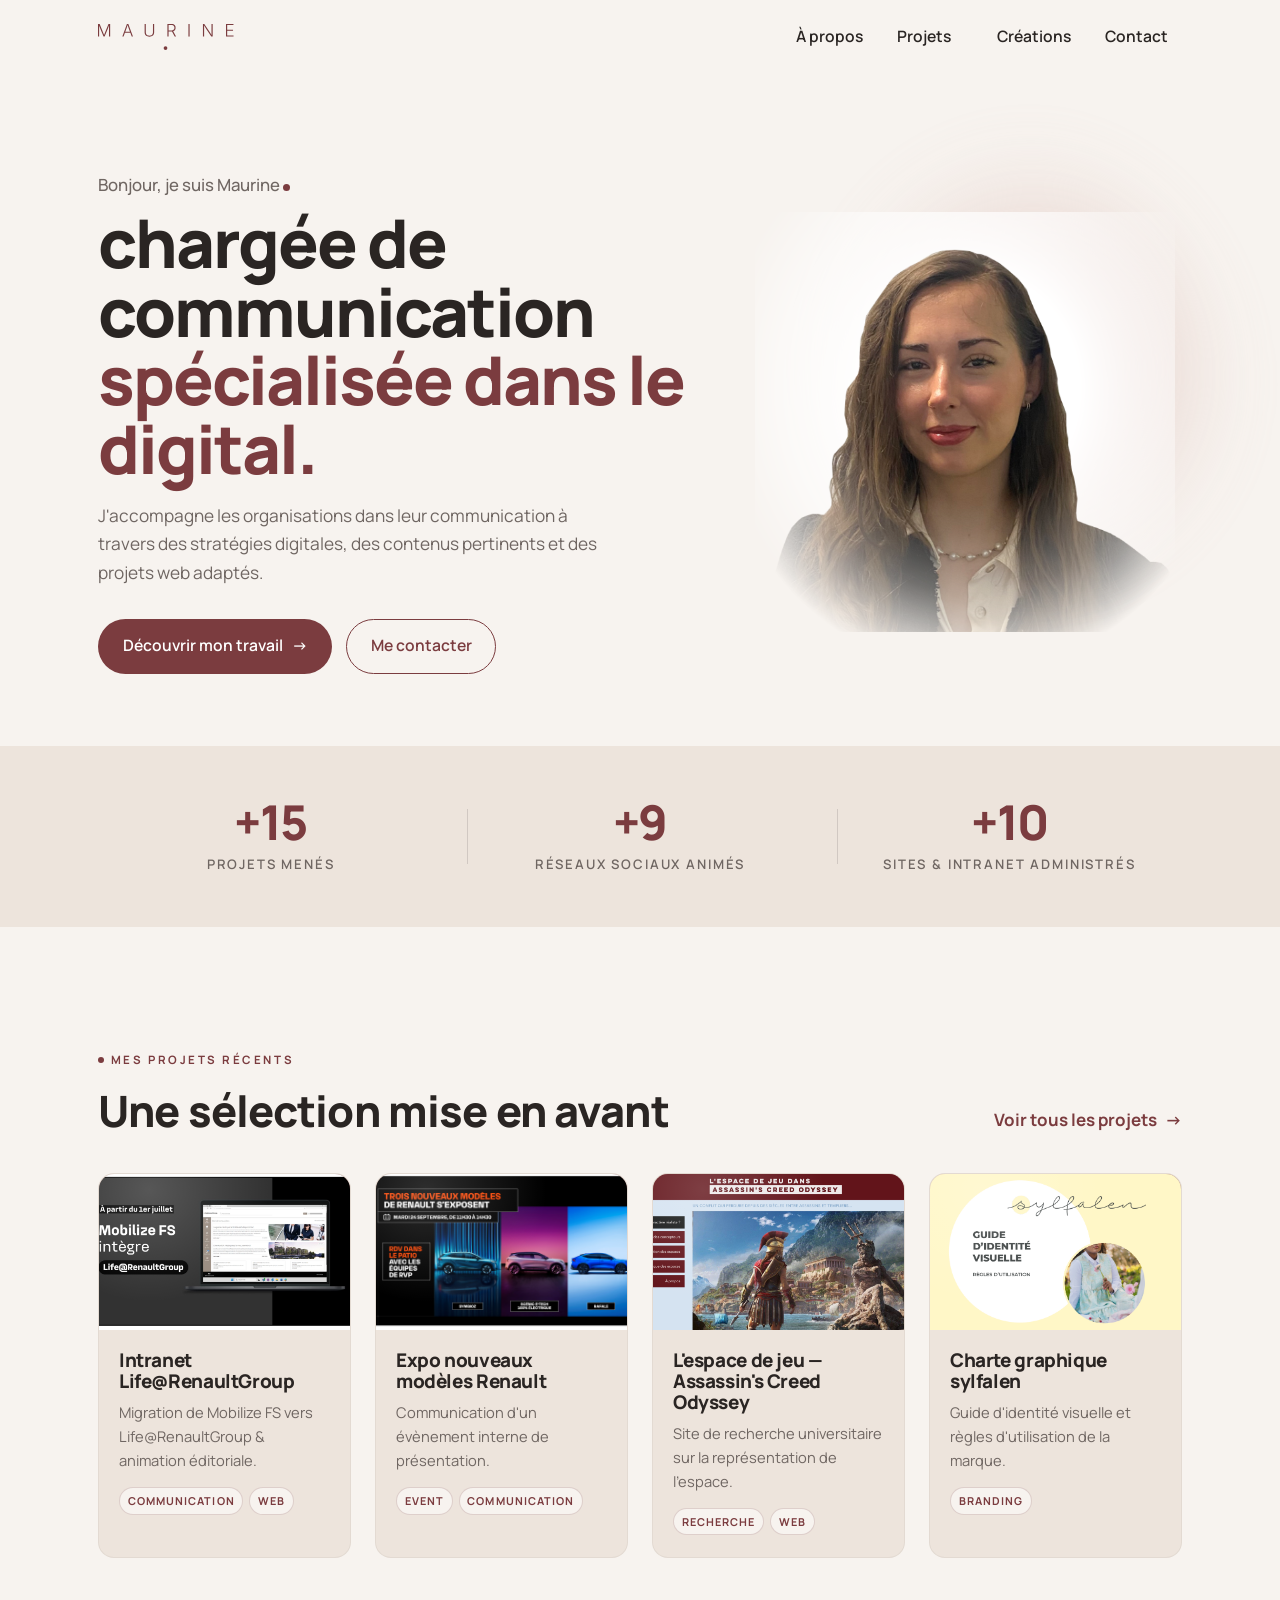
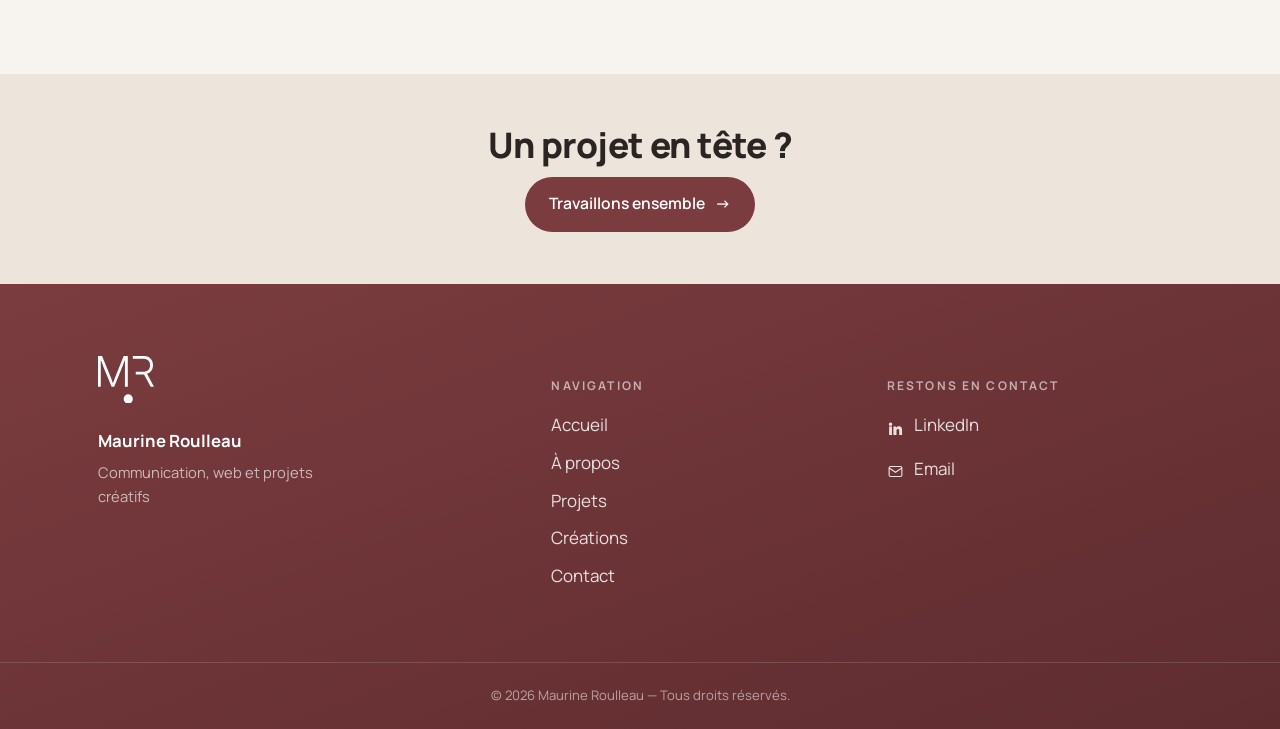
==== index.html @ 630b0092 "Add files via upload" ====
<!DOCTYPE html>
<html lang="fr">
<head>
<meta charset="UTF-8">
<meta name="viewport" content="width=device-width, initial-scale=1.0">
<title>Maurine Roulleau — Communication digitale</title>
<meta name="description" content="Portfolio de Maurine Roulleau, chargée de communication spécialisée dans le digital.">
<link rel="preconnect" href="https://fonts.googleapis.com">
<link rel="preconnect" href="https://fonts.gstatic.com" crossorigin>
<link href="https://fonts.googleapis.com/css2?family=Manrope:wght@300;400;500;600;700;800&family=Cormorant+Garamond:ital,wght@0,500;1,400;1,500&display=swap" rel="stylesheet">
<link rel="stylesheet" href="assets/css/style.css">
</head>
<body data-page="accueil">

<!-- ===== HEADER ===== -->
<header class="site">
  <nav class="nav" aria-label="Navigation principale">
    <a href="index.html" class="brand" aria-label="Maurine — accueil">
      <svg viewBox="0 0 778.06 149.21" role="img" aria-label="MAURINE"><g fill="currentColor">
        <circle cx="387.48" cy="138.43" r="10.77"/><path d="M63.1,21.96c0-4.61.43-8.37.01-12.86l-6.09,16.22-19.09,46.55c-2.04.32-3.88.22-6.01.07L13.21,26.83c-2.31-5.57-3.68-11.05-6.67-16.63l-.02,61.71c-2.16.23-4.16.18-6.52.04V.16C3.19-.07,6.3-.03,9.58.14l20.83,51.1,4.61,12.42,5.9-15.91L60.2.08l9.63.04v71.8c-2.27.22-4.28.15-6.71.05l-.02-50.01Z"/><path d="M658.2,71.86c-2.7.36-5.13.14-7.91.12l-27.12-40.26-14.26-22.41c-.4,5.56.21,10.24.21,15.5v47.1c-2.24.23-4.23.12-6.81.07l-.02-71.84c2.67-.22,5.07-.15,7.83-.03l30.77,45.88c3.82,5.7,7.13,11,10.74,17.07l-.28-18.45.04-44.45c2.28-.22,4.43-.2,6.8,0v71.71Z"/><path d="M185.76,50.72l-31.23-.07-7.76,21.35c-2.47.03-4.64.18-7.1-.1L166.04.07l8.04.09,26.5,71.77-7.09.08-7.73-21.29ZM183.48,44.52l-7.95-21.99-5.53-16.52-5.93,17.92-7.36,20.64,26.78-.05Z"/><path d="M315.56.21c2.22-.36,4.26-.15,6.74-.11l-.03,48.08c0,10.29-6.14,19.08-15.68,22.83-7.45,2.93-15.84,2.92-23.29,0-9.57-3.74-15.71-12.51-15.72-22.84l-.02-48.09c2.51-.06,4.53-.14,6.78.05l.11,48c.02,8.51,5.72,15.5,13.75,17.72,4.5,1.24,8.99,1.25,13.49,0,8.03-2.21,13.73-9.22,13.75-17.73l.11-47.93Z"/><path d="M775.02,38.71l-33.5.07-.05,27.07,36.46.13c.16,2.07.18,3.9,0,6.05h-43.21s-.04-71.99-.04-71.99h42.79c.13,2.19.14,4.03-.03,6.06l-35.99.11.05,26.34,33.48.04c.18,1.97.15,3.75.02,6.11Z"/><rect x="519.04" y=".04" width="6.76" height="72"/><path d="M447.89,71.92c-2.95.22-5.18.15-7.77.02l-15.52-28.83-19.41-.05-.12,28.89c-2.25.17-4.26.13-6.73.03l-.02-71.91,26.69.13c6.37.03,12.13,2.79,16.07,7.57,3.73,4.79,4.8,10.61,4.29,16.61-.7,8.21-5.84,14.81-13.77,17.35l16.3,30.2ZM436.59,30.25c3.05-5.77,2.85-12.46-.39-17.88-2.83-3.91-7.2-6.09-12.09-6.12l-19-.1v30.71s19.02-.07,19.02-.07c5.04-.02,9.59-2.26,12.46-6.55Z"/>
      </g></svg>
    </a>
    <ul class="nav-links" id="navLinks">
      <li><a class="nav-link" href="apropos.html">À propos</a></li>
      <li class="has-mega">
        <a class="nav-link" href="projets.html" aria-haspopup="true">Projets <span class="caret"></span></a>
        <div class="mega" role="menu" aria-label="Catégories de projets">
          <div class="mega-grid">
            <a class="mega-item" href="projets.html#tag=web" role="menuitem"><span class="ic"><svg viewBox="0 0 24 24"><rect x="3" y="4" width="18" height="16" rx="2"/><path d="M3 9h18M7 6.5h.01"/></svg></span><h4>Web</h4><p>Sites internet, refontes, maquettes, audits…</p></a>
            <a class="mega-item" href="projets.html#tag=comm" role="menuitem"><span class="ic"><svg viewBox="0 0 24 24"><path d="M4 5h16v11H8l-4 4V5z"/></svg></span><h4>Communication</h4><p>Campagnes, stratégie, projets institutionnels…</p></a>
            <a class="mega-item" href="projets.html#tag=social" role="menuitem"><span class="ic"><svg viewBox="0 0 24 24"><circle cx="9" cy="8" r="3"/><path d="M3 20c0-3.3 2.7-6 6-6s6 2.7 6 6"/><circle cx="17.5" cy="8.5" r="2.2"/><path d="M17.5 13.3c2.3 0 4.2 1.9 4.2 4.2"/></svg></span><h4>Social media</h4><p>Gestion des réseaux, contenus, animation…</p></a>
            <a class="mega-item" href="projets.html#tag=branding" role="menuitem"><span class="ic"><svg viewBox="0 0 24 24"><path d="M4 20c1.5-3 3-4 5-4 2.5 0 3-2 3-4l7-7-2-2-7 7c-2 0-4 .5-4 3 0 2-1 3.5-4 5z"/></svg></span><h4>Branding</h4><p>Identité visuelle, logos, chartes…</p></a>
            <a class="mega-item" href="projets.html#tag=video" role="menuitem"><span class="ic"><svg viewBox="0 0 24 24"><rect x="3" y="5" width="18" height="14" rx="2"/><path d="M10 9l5 3-5 3z" fill="currentColor" stroke="none"/></svg></span><h4>Vidéo</h4><p>Montage, captation, tutoriels…</p></a>
            <a class="mega-item" href="projets.html#tag=recherche" role="menuitem"><span class="ic"><svg viewBox="0 0 24 24"><path d="M4 5c2-1 4-1 6 0v14c-2-1-4-1-6 0zM20 5c-2-1-4-1-6 0v14c2-1 4-1 6 0z"/></svg></span><h4>Recherche</h4><p>Projets universitaires, expérimentations…</p></a>
            <a class="mega-item" href="projets.html#tag=event" role="menuitem"><span class="ic"><svg viewBox="0 0 24 24"><rect x="3" y="5" width="18" height="16" rx="2"/><path d="M3 9h18M8 3v4M16 3v4"/></svg></span><h4>Event</h4><p>Événements, logistique, coordination…</p></a>
            <div class="mega-all"><a href="projets.html">Voir tous les projets <span class="arrow">→</span></a></div>
          </div>
        </div>
      </li>
      <li><a class="nav-link" href="creations.html">Créations</a></li>
      <li><a class="nav-link" href="contact.html">Contact</a></li>
    </ul>
    <button class="burger" id="burger" aria-label="Ouvrir le menu" aria-expanded="false"><svg viewBox="0 0 24 24" fill="none" stroke="currentColor" stroke-width="1.8"><path d="M4 7h16M4 12h16M4 17h16"/></svg></button>
  </nav>
</header>

<main>
<!-- ===== HERO ===== -->
<section class="hero wrap">
  <div class="hero-grid">
    <div class="hero-text reveal">
      <p class="hello">Bonjour, je suis Maurine <span class="dot"></span></p>
      <h1>chargée de communication <span class="accent">spécialisée dans le digital.</span></h1>
      <p class="lead">J'accompagne les organisations dans leur communication à travers des stratégies digitales, des contenus pertinents et des projets web adaptés.</p>
      <div class="hero-cta">
        <a href="projets.html" class="btn">Découvrir mon travail <span class="arrow">→</span></a>
        <a href="contact.html" class="btn btn--ghost">Me contacter</a>
      </div>
    </div>
    <div class="portrait reveal">
      <div class="glow"></div>
      <div class="frame"><img src="assets/img/portrait.png" alt="Portrait de Maurine Roulleau"></div>
    </div>
  </div>
</section>

<!-- ===== STATS ===== -->
<section class="stats">
  <div class="wrap">
    <div class="stats-grid reveal">
      <div class="stat"><div class="n">+15</div><div class="l">projets menés</div></div>
      <div class="stat"><div class="n">+9</div><div class="l">réseaux sociaux animés</div></div>
      <div class="stat"><div class="n">+10</div><div class="l">sites &amp; intranet administrés</div></div>
    </div>
  </div>
</section>

<!-- ===== PROJETS RÉCENTS ===== -->
<section class="section">
  <div class="wrap">
    <div class="reveal">
      <p class="eyebrow">Mes projets récents</p>
      <div class="sec-head">
        <h2>Une sélection mise en avant</h2>
        <a class="side" href="projets.html">Voir tous les projets <span class="arrow">→</span></a>
      </div>
    </div>
    <div class="proj-grid cols-4" id="featuredGrid"><!-- rempli depuis content/projets.json (projets "featured") --></div>
  </div>
</section>

<!-- ===== CTA ===== -->
<section class="stats">
  <div class="wrap">
    <div class="stats-grid reveal" style="grid-template-columns:1fr;gap:16px">
      <div class="stat" style="text-align:center">
        <h2 style="font-size:clamp(1.5rem,3.5vw,2.2rem);margin-bottom:.8rem">Un projet en tête&nbsp;?</h2>
        <a href="contact.html" class="btn">Travaillons ensemble <span class="arrow">→</span></a>
      </div>
    </div>
  </div>
</section>
</main>

<!-- ===== FOOTER ===== -->
<footer class="site foot">
  <div class="wrap">
    <div class="foot-grid">
      <div>
        <div class="mr"><svg viewBox="0 0 131.22 111.42" role="img" aria-label="MR"><g fill="currentColor"><path d="M63.1,21.95c0-4.61.43-8.37.01-12.86l-6.09,16.22-19.09,46.55c-2.04.32-3.88.22-6.01.07L13.21,26.83c-2.31-5.57-3.68-11.05-6.67-16.63l-.02,61.71c-2.16.23-4.16.18-6.52.04V.16c3.18-.23,6.29-.19,9.57-.02l20.83,51.1,4.61,12.42,5.9-15.91L60.2.08l9.63.04v71.8c-2.27.22-4.28.15-6.71.05l-.02-50.01Z"/><path d="M114.92,41.72c7.93-2.54,13.07-9.14,13.77-17.35.51-6-.56-11.82-4.29-16.61C120.47,2.97,114.7.22,108.33.19l-26.69-.13v6.1h6.8l19,.1c4.88.03,9.26,2.21,12.09,6.12,3.24,5.42,3.43,12.1.39,17.88-2.87,4.29-7.42,6.53-12.46,6.55l-19.02.07.08,6.19,19.41.05,15.52,28.83c2.59.13,4.83.2,7.77-.02l-16.3-30.2Z"/><circle cx="70.87" cy="100.64" r="10.77"/></g></svg></div>
        <div class="name">Maurine Roulleau</div>
        <p class="role">Communication, web et projets créatifs</p>
      </div>
      <div><h5>Navigation</h5><ul><li><a href="index.html">Accueil</a></li><li><a href="apropos.html">À propos</a></li><li><a href="projets.html">Projets</a></li><li><a href="creations.html">Créations</a></li><li><a href="contact.html">Contact</a></li></ul></div>
      <div><h5>Restons en contact</h5><ul>
        <li><a href="https://www.linkedin.com/" target="_blank" rel="noopener"><span class="ic"><svg viewBox="0 0 24 24" fill="currentColor"><path d="M4.98 3.5A2.5 2.5 0 1 0 5 8.5a2.5 2.5 0 0 0-.02-5zM3 9h4v12H3zM9 9h3.8v1.7h.05c.53-1 1.8-2 3.7-2 4 0 4.7 2.6 4.7 6V21h-4v-5.3c0-1.3 0-2.9-1.8-2.9s-2.05 1.4-2.05 2.8V21H9z"/></svg></span>LinkedIn</a></li>
        <li><a href="mailto:maurine.roulleau@asso-croizat.org"><span class="ic"><svg viewBox="0 0 24 24" fill="none" stroke="currentColor" stroke-width="1.6"><rect x="3" y="5" width="18" height="14" rx="2"/><path d="M3 7l9 6 9-6"/></svg></span>Email</a></li>
      </ul></div>
    </div>
  </div>
  <div class="foot-bottom">© <span id="year"></span> Maurine Roulleau — Tous droits réservés.</div>
</footer>
<script src="assets/js/main.js"></script>
</body>
</html>
---- assets/css/style.css ----
/* ============================================================
   MAURINE ROULLEAU — Portfolio
   Feuille de style partagée (toutes les pages)
   ============================================================ */
:root{
  --bordeaux:#7B3C3F;
  --bordeaux-deep:#5E2C2F;
  --cream:#F7F3EF;
  --beige:#EDE4DC;
  --ink:#2A2523;
  --muted:#6F6662;
  --rose:#D9B8B1;

  --maxw:1180px;
  --pad:clamp(20px,5vw,48px);
  --radius:16px;
  --ease:cubic-bezier(.2,.7,.2,1);
  --header-h:74px;
}
*{box-sizing:border-box}
html{scroll-behavior:smooth}
body{
  margin:0;background:var(--cream);color:var(--ink);
  font-family:"Manrope",system-ui,-apple-system,Segoe UI,Roboto,sans-serif;
  font-size:17px;line-height:1.65;-webkit-font-smoothing:antialiased;
  text-rendering:optimizeLegibility;overflow-x:hidden;
}
a{color:inherit;text-decoration:none}
img{max-width:100%;display:block}
h1,h2,h3,h4{margin:0;line-height:1.1;font-weight:800;letter-spacing:-.02em}
p{margin:0 0 1em}
:focus-visible{outline:2.5px solid var(--bordeaux);outline-offset:3px;border-radius:4px}
.wrap{max-width:var(--maxw);margin:0 auto;padding-inline:var(--pad)}
.section{padding-block:clamp(64px,9vw,120px)}
.dot{display:inline-block;width:.42em;height:.42em;border-radius:50%;background:var(--bordeaux);vertical-align:baseline}

.eyebrow{display:inline-flex;align-items:center;gap:.6em;font-size:.72rem;font-weight:700;
  letter-spacing:.22em;text-transform:uppercase;color:var(--bordeaux);margin:0 0 1.1rem}
.eyebrow::before{content:"";width:6px;height:6px;border-radius:50%;background:var(--bordeaux)}

/* Boutons */
.btn{display:inline-flex;align-items:center;gap:.6em;font-weight:600;font-size:.98rem;
  padding:.85em 1.5em;border-radius:999px;cursor:pointer;border:1.5px solid transparent;
  transition:transform .25s var(--ease),background .25s var(--ease),box-shadow .25s var(--ease),color .25s var(--ease);
  background:var(--bordeaux);color:#fff}
.btn:hover{transform:translateY(-2px);box-shadow:0 12px 28px -12px rgba(94,44,47,.6)}
.btn--ghost{background:transparent;color:var(--bordeaux);border-color:var(--bordeaux)}
.btn--ghost:hover{background:var(--bordeaux);color:#fff}
.btn .arrow{transition:transform .25s var(--ease)}
.btn:hover .arrow{transform:translateX(3px)}

/* ===================== HEADER ===================== */
header.site{position:sticky;top:0;z-index:60;
  background:color-mix(in srgb,var(--cream) 82%,transparent);
  backdrop-filter:saturate(140%) blur(12px);-webkit-backdrop-filter:saturate(140%) blur(12px);
  border-bottom:1px solid transparent;transition:border-color .3s,background .3s}
header.site.scrolled{border-bottom-color:rgba(42,37,35,.10)}
.nav{max-width:var(--maxw);margin:0 auto;padding-inline:var(--pad);height:var(--header-h);
  display:flex;align-items:center;justify-content:space-between;gap:24px}
.brand{display:flex;align-items:center;color:var(--bordeaux)}
.brand svg{height:26px;width:auto}
.nav-links{display:flex;align-items:center;gap:6px;list-style:none;margin:0;padding:0}
.nav-link{display:inline-flex;align-items:center;gap:.4em;font-weight:600;font-size:.98rem;
  color:var(--ink);padding:.55em .9em;border-radius:999px;position:relative;transition:color .2s,background .2s}
.nav-link:hover,.nav-link:focus-visible,.nav-link.active{color:var(--bordeaux)}
.nav-link.active::after{content:"";position:absolute;left:50%;bottom:2px;transform:translateX(-50%);
  width:5px;height:5px;border-radius:50%;background:var(--bordeaux)}
.has-mega{position:static}
.has-mega > .nav-link .caret{width:5px;height:5px;border-radius:50%;background:var(--bordeaux);
  opacity:0;transform:translateY(4px);transition:opacity .25s,transform .25s}
.has-mega:hover > .nav-link .caret,.has-mega:focus-within > .nav-link .caret{opacity:1;transform:none}

/* Méga-menu */
.mega{position:absolute;left:0;right:0;top:calc(var(--header-h) - 1px);background:var(--cream);
  border-top:1px solid rgba(42,37,35,.08);box-shadow:0 30px 60px -30px rgba(42,37,35,.35);
  opacity:0;visibility:hidden;transform:translateY(-10px);
  transition:opacity .28s var(--ease),transform .28s var(--ease),visibility .28s;z-index:55}
.has-mega:hover .mega,.has-mega:focus-within .mega{opacity:1;visibility:visible;transform:none}
.mega-grid{max-width:var(--maxw);margin:0 auto;padding:clamp(28px,4vw,44px) var(--pad);
  display:grid;grid-template-columns:repeat(4,1fr);gap:28px 32px;align-items:start}
.mega-item{display:flex;flex-direction:column;gap:.5rem;padding:.4rem;border-radius:12px;transition:background .2s}
.mega-item:hover{background:var(--beige)}
.mega-item .ic{width:26px;height:26px;color:var(--bordeaux)}
.mega-item .ic svg{width:100%;height:100%;fill:none;stroke:currentColor;stroke-width:1.6}
.mega-item h4{font-size:.78rem;letter-spacing:.16em;text-transform:uppercase;color:var(--bordeaux);font-weight:700}
.mega-item p{font-size:.9rem;color:var(--muted);margin:0;line-height:1.45}
.mega-all{grid-column:4;display:flex;align-items:flex-end}
.mega-all a{display:inline-flex;align-items:center;gap:.5em;font-weight:700;color:var(--bordeaux)}
.mega-all a .arrow{transition:transform .25s var(--ease)}
.mega-all a:hover .arrow{transform:translateX(4px)}

.burger{display:none;background:none;border:0;cursor:pointer;padding:8px;color:var(--ink)}
.burger svg{width:26px;height:26px}

/* ===================== HERO (accueil) ===================== */
.hero{position:relative;padding-block:clamp(48px,8vw,96px) clamp(40px,6vw,72px)}
.hero-grid{display:grid;grid-template-columns:1.15fr .85fr;gap:clamp(32px,5vw,64px);align-items:center}
.hero .hello{font-size:1.05rem;color:var(--muted);margin-bottom:.6rem;font-weight:500}
.hero h1{font-size:clamp(2.4rem,6vw,4.2rem);font-weight:800;letter-spacing:-.03em;line-height:1.02;margin-bottom:1.2rem}
.hero h1 .accent{color:var(--bordeaux)}
.hero .lead{font-size:1.08rem;color:var(--muted);max-width:46ch;margin-bottom:2rem}
.hero-cta{display:flex;flex-wrap:wrap;gap:14px}

.portrait{position:relative;justify-self:center;width:min(100%,420px);aspect-ratio:1/1}
.portrait .glow{position:absolute;inset:-18% -12% -12% -8%;border-radius:50%;
  background:radial-gradient(60% 60% at 62% 42%,var(--rose),transparent 68%);
  filter:blur(34px);opacity:.85;z-index:0;animation:breathe 7s ease-in-out infinite}
.portrait .frame{position:relative;z-index:1;width:100%;height:100%;overflow:hidden;
  display:flex;align-items:flex-end;justify-content:center;
  -webkit-mask-image:radial-gradient(66% 72% at 52% 42%,#000 38%,rgba(0,0,0,.55) 68%,transparent 94%);
          mask-image:radial-gradient(66% 72% at 52% 42%,#000 38%,rgba(0,0,0,.55) 68%,transparent 94%)}
.portrait .frame img{width:100%;height:100%;object-fit:contain;object-position:center bottom}
@keyframes breathe{0%,100%{transform:scale(1);opacity:.8}50%{transform:scale(1.06);opacity:1}}

/* Titre de page (pages intérieures) */
.page-head{padding-block:clamp(48px,7vw,86px) clamp(8px,2vw,20px)}
.page-head h1{font-size:clamp(2.2rem,5.5vw,3.6rem);letter-spacing:-.03em}
.page-head .lead{color:var(--muted);max-width:52ch;margin-top:1rem;font-size:1.05rem}

/* ===================== STATS ===================== */
.stats{background:var(--beige)}
.stats-grid{display:grid;grid-template-columns:repeat(3,1fr);gap:24px;text-align:center;padding-block:clamp(32px,5vw,52px)}
.stat{position:relative}
.stat .n{font-size:clamp(2rem,5vw,3rem);font-weight:800;color:var(--bordeaux);letter-spacing:-.03em;line-height:1}
.stat .l{font-size:.82rem;letter-spacing:.14em;text-transform:uppercase;color:var(--muted);margin-top:.5rem;font-weight:600}
.stat + .stat::before{content:"";position:absolute;left:0;top:15%;height:70%;width:1px;background:rgba(42,37,35,.14)}

/* ===================== SECTION HEAD ===================== */
.sec-head{display:flex;justify-content:space-between;align-items:flex-end;gap:24px;margin-bottom:2.4rem;flex-wrap:wrap}
.sec-head h2{font-size:clamp(1.8rem,4vw,2.7rem)}
.sec-head .side{color:var(--bordeaux);font-weight:700;display:inline-flex;align-items:center;gap:.5em}
.sec-head .side .arrow{transition:transform .25s var(--ease)}
.sec-head .side:hover .arrow{transform:translateX(4px)}

/* ===================== COMPÉTENCES ===================== */
.skill-grid{display:flex;flex-wrap:wrap;gap:14px}
.skill{display:inline-flex;align-items:center;gap:.6em;background:var(--cream);
  border:1px solid rgba(42,37,35,.08);padding:.7em 1.15em;border-radius:999px;font-weight:600;font-size:.98rem;
  transition:transform .2s var(--ease),border-color .2s,box-shadow .2s}
.skill::before{content:"";width:7px;height:7px;border-radius:50%;background:var(--bordeaux);flex:none}
.skill:hover{transform:translateY(-3px);border-color:var(--rose);box-shadow:0 12px 24px -16px rgba(94,44,47,.5)}
.on-beige .skill{background:var(--cream)}

/* ===================== PROJETS ===================== */
.filters{display:flex;flex-wrap:wrap;gap:10px;margin-bottom:2.2rem}
.filter{border:1.4px solid rgba(42,37,35,.16);background:transparent;color:var(--muted);
  padding:.55em 1.15em;border-radius:999px;font-family:inherit;font-weight:600;font-size:.9rem;cursor:pointer;
  transition:all .2s var(--ease)}
.filter:hover{border-color:var(--bordeaux);color:var(--bordeaux)}
.filter[aria-pressed="true"]{background:var(--bordeaux);border-color:var(--bordeaux);color:#fff}

.proj-grid{display:grid;grid-template-columns:repeat(3,1fr);gap:24px}
.proj-grid.cols-4{grid-template-columns:repeat(4,1fr)}
.card{background:var(--beige);border-radius:var(--radius);overflow:hidden;cursor:pointer;
  border:1px solid rgba(42,37,35,.05);text-align:left;font-family:inherit;color:inherit;padding:0;
  display:flex;flex-direction:column;transition:transform .3s var(--ease),box-shadow .3s var(--ease)}
.card:hover{transform:translateY(-5px);box-shadow:0 24px 44px -26px rgba(94,44,47,.45)}
.card .thumb{aspect-ratio:16/10;position:relative;overflow:hidden;background:linear-gradient(135deg,var(--rose),var(--bordeaux))}
.card .thumb img{position:absolute;inset:0;width:100%;height:100%;object-fit:cover}
.card .thumb::after{content:"";position:absolute;inset:0;background:radial-gradient(80% 120% at 20% 10%,rgba(255,255,255,.18),transparent 60%)}
.card .body{padding:20px 20px 22px}
.card h3{font-size:1.18rem;margin-bottom:.5rem;letter-spacing:-.02em}
.card .desc{font-size:.92rem;color:var(--muted);margin-bottom:.9rem}
.card .tags{display:flex;flex-wrap:wrap;gap:6px}
.tag{font-size:.68rem;letter-spacing:.1em;text-transform:uppercase;font-weight:700;color:var(--bordeaux);
  background:var(--cream);border:1px solid rgba(123,60,63,.2);padding:.35em .7em;border-radius:999px}
.card.hide{display:none}
.empty-msg{color:var(--muted);padding:40px 0;font-style:italic}

/* ===================== CRÉATIONS (galerie) ===================== */
.creations-page{background:var(--cream)}
.cre-filters{margin-bottom:2rem}
.gallery{columns:3;column-gap:16px}
.gallery figure{break-inside:avoid;margin:0 0 16px;border-radius:12px;overflow:hidden;position:relative;
  background:var(--beige);cursor:zoom-in;transition:transform .3s var(--ease),box-shadow .3s var(--ease)}
.gallery figure:hover{transform:translateY(-4px);box-shadow:0 22px 40px -22px rgba(42,37,35,.4)}
.gallery figure img{width:100%;display:block}
.gallery figure.hide{display:none}

/* Lightbox */
.lightbox{position:fixed;inset:0;z-index:120;display:none;align-items:center;justify-content:center;padding:28px;
  background:rgba(42,37,35,.86);backdrop-filter:blur(4px)}
.lightbox.open{display:flex}
.lightbox img{max-width:92vw;max-height:88vh;border-radius:10px;box-shadow:0 30px 70px -20px rgba(0,0,0,.7)}
.lightbox .lb-close{position:absolute;top:20px;right:24px;width:46px;height:46px;border-radius:50%;
  background:rgba(255,255,255,.12);color:#fff;border:0;font-size:24px;cursor:pointer;display:flex;align-items:center;justify-content:center;transition:background .2s}
.lightbox .lb-close:hover{background:rgba(255,255,255,.25)}
.lightbox .lb-nav{position:absolute;top:50%;transform:translateY(-50%);width:52px;height:52px;border-radius:50%;
  background:rgba(255,255,255,.12);color:#fff;border:0;font-size:26px;cursor:pointer;display:flex;align-items:center;justify-content:center;transition:background .2s}
.lightbox .lb-nav:hover{background:rgba(255,255,255,.25)}
.lightbox .lb-prev{left:20px}.lightbox .lb-next{right:20px}

/* ===================== À PROPOS ===================== */
.about-grid{display:grid;grid-template-columns:1fr 1fr;gap:clamp(32px,5vw,64px);align-items:start}
.about .bio p{color:var(--muted);max-width:52ch}
.about-cta{display:flex;flex-wrap:wrap;gap:12px;margin-top:1.6rem}
.tool-block{margin-bottom:1.6rem}
.tool-block h4{font-size:.78rem;letter-spacing:.16em;text-transform:uppercase;color:var(--bordeaux);margin-bottom:.7rem}
.tool-list{display:flex;flex-wrap:wrap;gap:8px}
.tool{background:var(--beige);border-radius:8px;padding:.4em .8em;font-size:.88rem;font-weight:500}
.interest{margin-top:.4rem;padding:20px 22px;border-radius:14px;background:var(--beige);border-left:3px solid var(--bordeaux)}
.interest h4{font-size:1.05rem;margin-bottom:.4rem}
.interest p{margin:0;color:var(--muted);font-size:.94rem}
.interest .serif{font-family:"Cormorant Garamond",serif;font-style:italic;font-size:1.15rem;color:var(--bordeaux)}

/* ===================== CONTACT ===================== */
.contact-grid{display:grid;grid-template-columns:.9fr 1.1fr;gap:clamp(32px,5vw,56px);align-items:start}
.contact .lead{color:var(--muted);max-width:40ch;margin-bottom:1.6rem}
.contact-links{display:flex;flex-direction:column;gap:12px;margin-top:1.4rem}
.contact-links a{display:inline-flex;align-items:center;gap:.7em;font-weight:600;color:var(--ink);transition:color .2s}
.contact-links a:hover{color:var(--bordeaux)}
.contact-links .ic{width:20px;height:20px;color:var(--bordeaux)}
form{display:grid;gap:14px}
.field{display:grid;gap:6px}
.field label{font-size:.82rem;font-weight:600;letter-spacing:.04em;color:var(--muted)}
.field input,.field textarea{font-family:inherit;font-size:1rem;color:var(--ink);background:var(--cream);
  border:1.4px solid rgba(42,37,35,.12);border-radius:12px;padding:.8em 1em;transition:border-color .2s,box-shadow .2s}
.field input:focus,.field textarea:focus{outline:none;border-color:var(--bordeaux);box-shadow:0 0 0 3px rgba(123,60,63,.12)}
.field textarea{resize:vertical;min-height:120px}

/* ===================== FOOTER ===================== */
footer.site{background:linear-gradient(160deg,var(--bordeaux),var(--bordeaux-deep));color:#fff}
.foot-grid{display:grid;grid-template-columns:1.4fr 1fr 1fr;gap:40px;padding-block:clamp(48px,7vw,72px)}
.foot .mr{width:56px;color:#fff;margin-bottom:16px}
.foot .mr svg{width:100%;height:auto;fill:currentColor}
.foot .name{font-weight:700;font-size:1.05rem}
.foot .role{color:rgba(255,255,255,.65);font-size:.92rem;max-width:24ch;margin-top:.3rem}
.foot h5{font-size:.75rem;letter-spacing:.18em;text-transform:uppercase;color:rgba(255,255,255,.6);margin-bottom:1rem}
.foot ul{list-style:none;margin:0;padding:0;display:grid;gap:.6rem}
.foot a{color:rgba(255,255,255,.85);transition:color .2s;display:inline-flex;align-items:center;gap:.6em}
.foot a:hover{color:#fff}
.foot .ic{width:17px;height:17px}
.foot-bottom{border-top:1px solid rgba(255,255,255,.14);padding-block:22px;text-align:center;font-size:.82rem;color:rgba(255,255,255,.55)}

/* Reveal */
.reveal{opacity:0;transform:translateY(22px);transition:opacity .7s var(--ease),transform .7s var(--ease)}
.reveal.in{opacity:1;transform:none}

/* ===================== RESPONSIVE ===================== */
@media(max-width:960px){
  .hero-grid{grid-template-columns:1fr;gap:40px}
  .portrait{order:-1;width:min(70%,300px)}
  .about-grid,.contact-grid{grid-template-columns:1fr}
  .proj-grid,.proj-grid.cols-4{grid-template-columns:repeat(2,1fr)}
  .gallery{columns:2}
  .mega-grid{grid-template-columns:repeat(2,1fr)}
  .mega-all{grid-column:auto}
  .foot-grid{grid-template-columns:1fr 1fr}
}
@media(max-width:640px){
  .nav-links{position:fixed;inset:var(--header-h) 0 auto 0;flex-direction:column;align-items:stretch;gap:0;
    background:var(--cream);border-bottom:1px solid rgba(42,37,35,.1);padding:12px var(--pad) 24px;
    transform:translateY(-120%);transition:transform .35s var(--ease);box-shadow:0 30px 40px -30px rgba(42,37,35,.4)}
  .nav-links.open{transform:none}
  .nav-link{padding:.9em 0;font-size:1.1rem;justify-content:space-between}
  .nav-link.active::after{display:none}
  .burger{display:inline-flex}
  .mega{position:static;opacity:1;visibility:visible;transform:none;box-shadow:none;border:0;background:transparent;display:none}
  .has-mega.expanded .mega{display:block}
  .mega-grid{grid-template-columns:1fr;padding:8px 0 12px}
  .proj-grid,.proj-grid.cols-4{grid-template-columns:1fr}
  .gallery{columns:1}
  .stats-grid{grid-template-columns:1fr;gap:32px}
  .stat + .stat::before{display:none}
  .foot-grid{grid-template-columns:1fr}
}
@media(prefers-reduced-motion:reduce){
  *{animation:none!important;transition:none!important;scroll-behavior:auto!important}
  .reveal{opacity:1;transform:none}
}
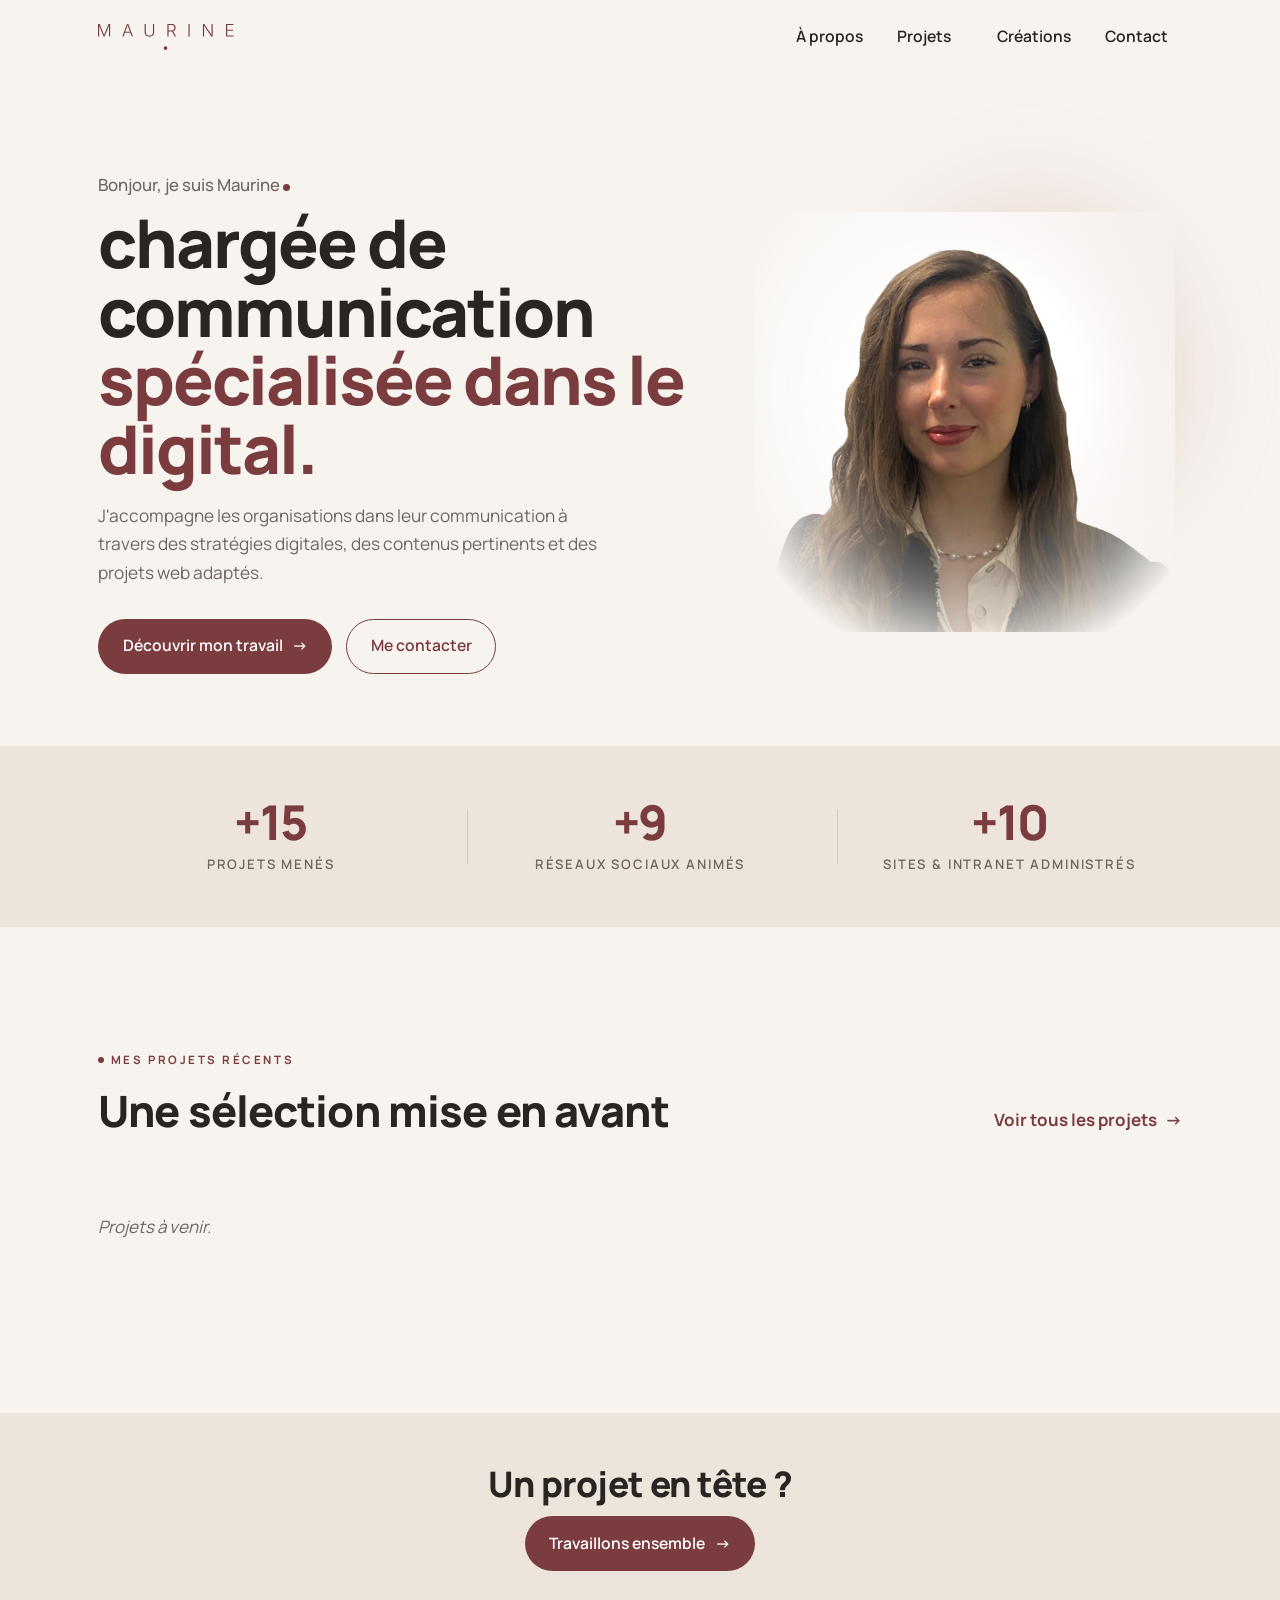
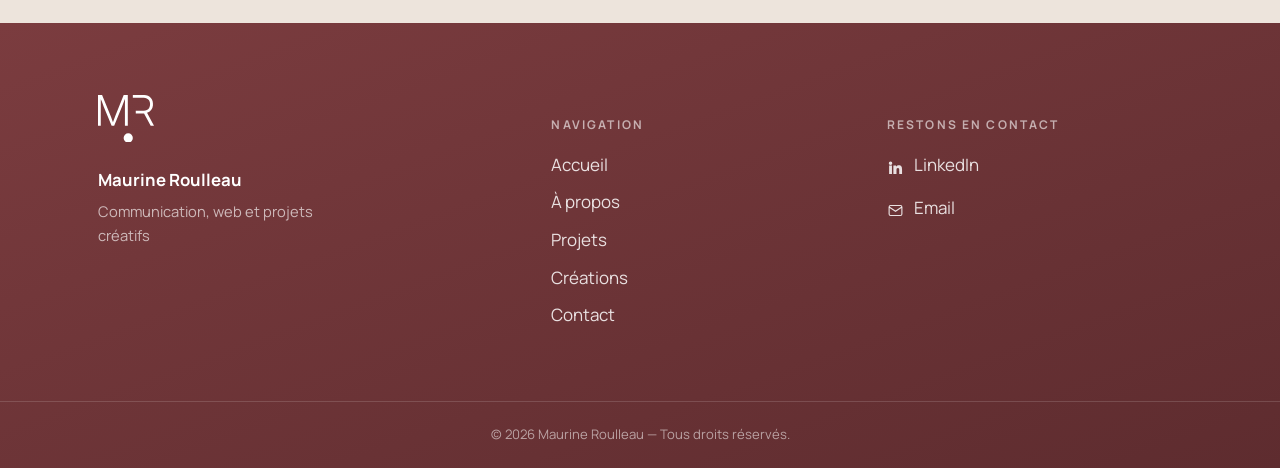
==== commit 76472b92: "Update index.html" ====
--- a/index.html
+++ b/index.html
@@ -114,7 +114,7 @@
       <div><h5>Navigation</h5><ul><li><a href="index.html">Accueil</a></li><li><a href="apropos.html">À propos</a></li><li><a href="projets.html">Projets</a></li><li><a href="creations.html">Créations</a></li><li><a href="contact.html">Contact</a></li></ul></div>
       <div><h5>Restons en contact</h5><ul>
         <li><a href="https://www.linkedin.com/" target="_blank" rel="noopener"><span class="ic"><svg viewBox="0 0 24 24" fill="currentColor"><path d="M4.98 3.5A2.5 2.5 0 1 0 5 8.5a2.5 2.5 0 0 0-.02-5zM3 9h4v12H3zM9 9h3.8v1.7h.05c.53-1 1.8-2 3.7-2 4 0 4.7 2.6 4.7 6V21h-4v-5.3c0-1.3 0-2.9-1.8-2.9s-2.05 1.4-2.05 2.8V21H9z"/></svg></span>LinkedIn</a></li>
-        <li><a href="mailto:maurine.roulleau@asso-croizat.org"><span class="ic"><svg viewBox="0 0 24 24" fill="none" stroke="currentColor" stroke-width="1.6"><rect x="3" y="5" width="18" height="14" rx="2"/><path d="M3 7l9 6 9-6"/></svg></span>Email</a></li>
+        <li><a href="mailto:maurine.roulleau@hotmail.fr"><span class="ic"><svg viewBox="0 0 24 24" fill="none" stroke="currentColor" stroke-width="1.6"><rect x="3" y="5" width="18" height="14" rx="2"/><path d="M3 7l9 6 9-6"/></svg></span>Email</a></li>
       </ul></div>
     </div>
   </div>
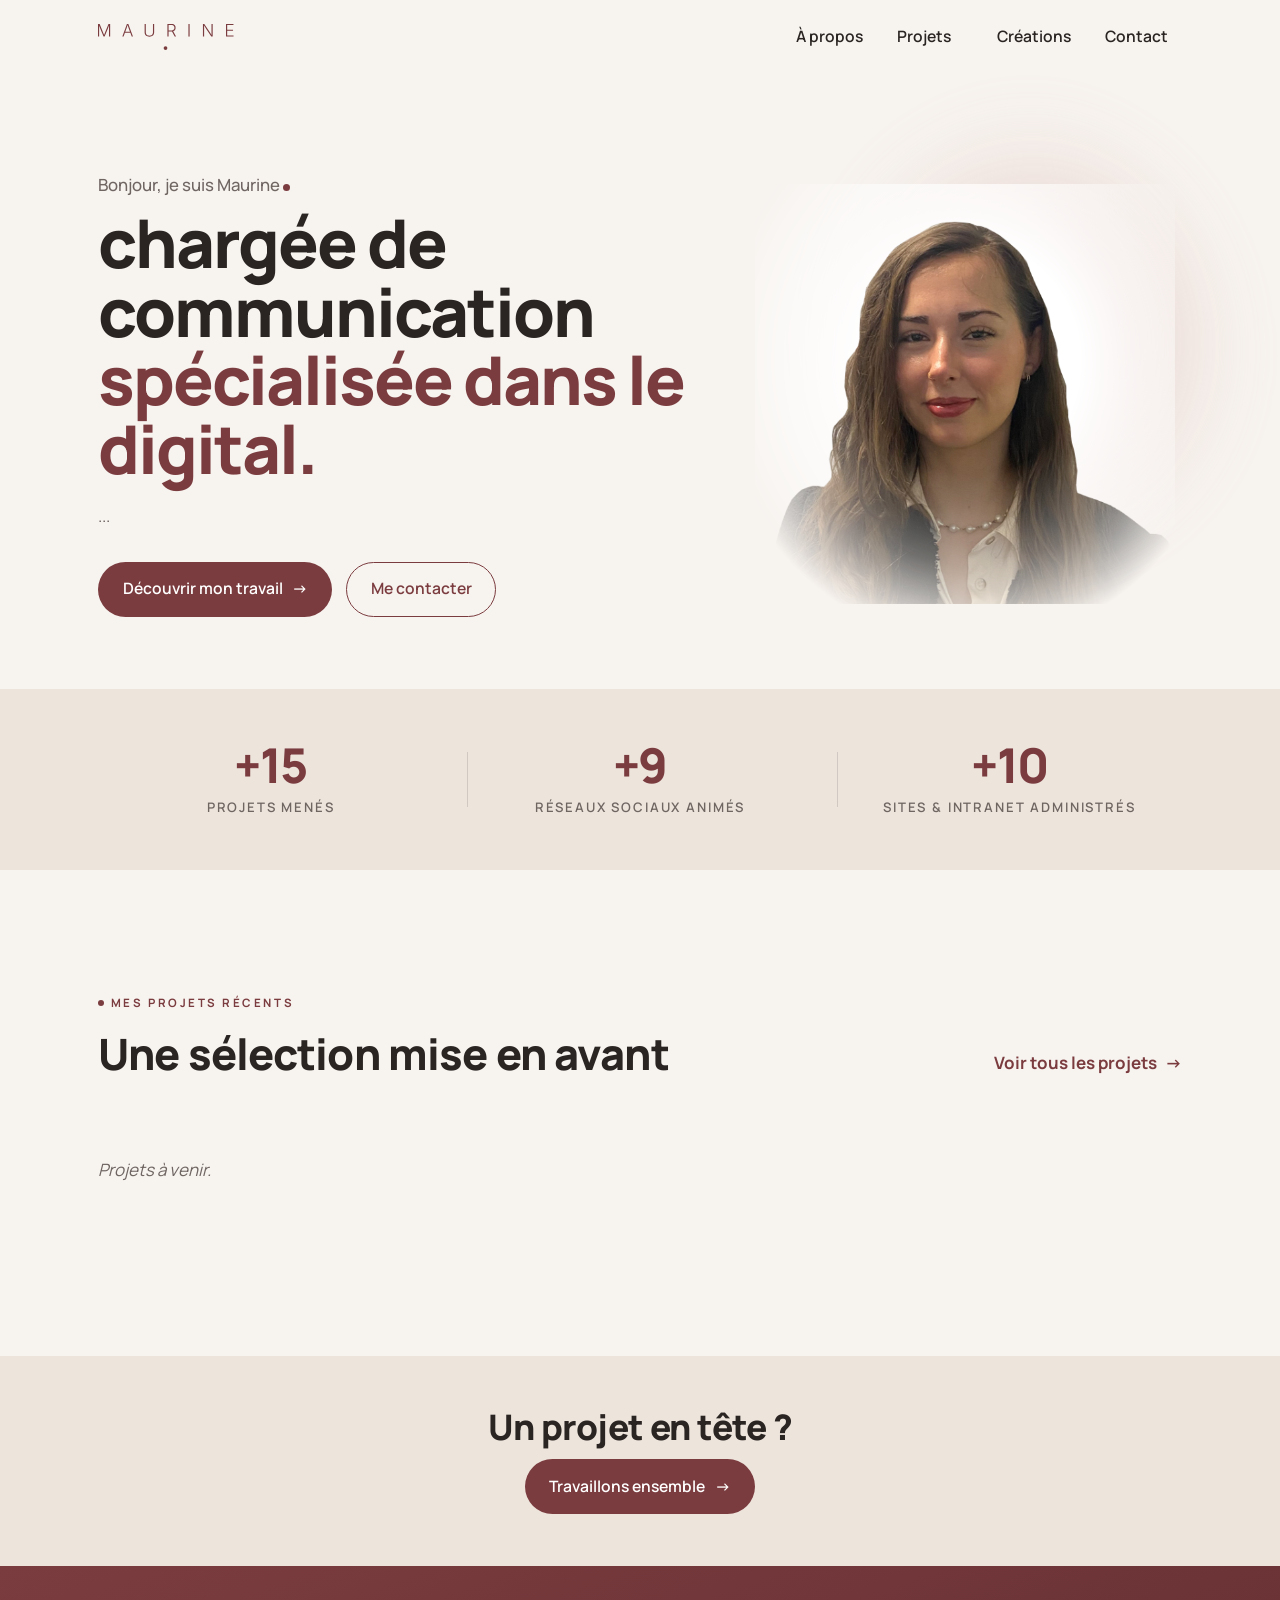
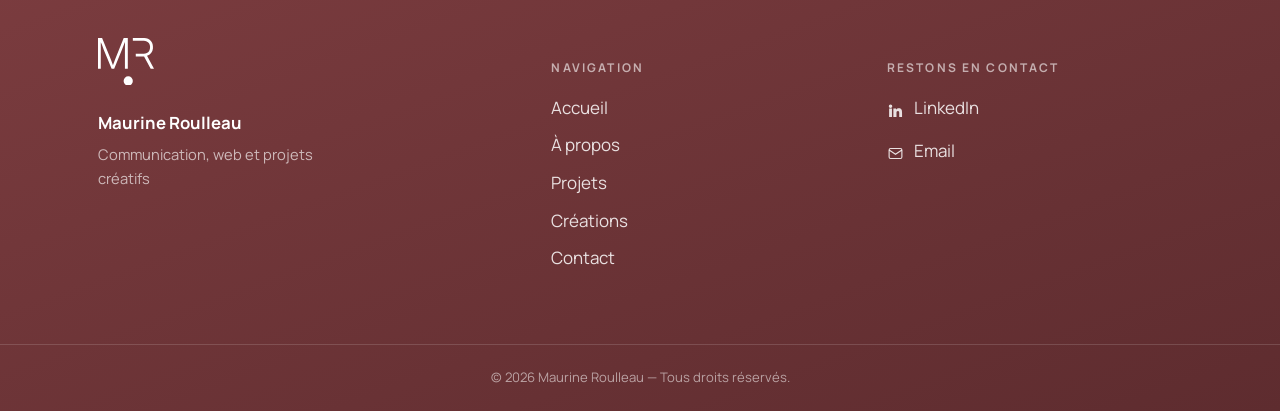
==== commit ca4de092: "Update index.html" ====
--- a/index.html
+++ b/index.html
@@ -51,7 +51,7 @@
     <div class="hero-text reveal">
       <p class="hello">Bonjour, je suis Maurine <span class="dot"></span></p>
       <h1>chargée de communication <span class="accent">spécialisée dans le digital.</span></h1>
-      <p class="lead">J'accompagne les organisations dans leur communication à travers des stratégies digitales, des contenus pertinents et des projets web adaptés.</p>
+      <p class="lead">...</p>
       <div class="hero-cta">
         <a href="projets.html" class="btn">Découvrir mon travail <span class="arrow">→</span></a>
         <a href="contact.html" class="btn btn--ghost">Me contacter</a>
